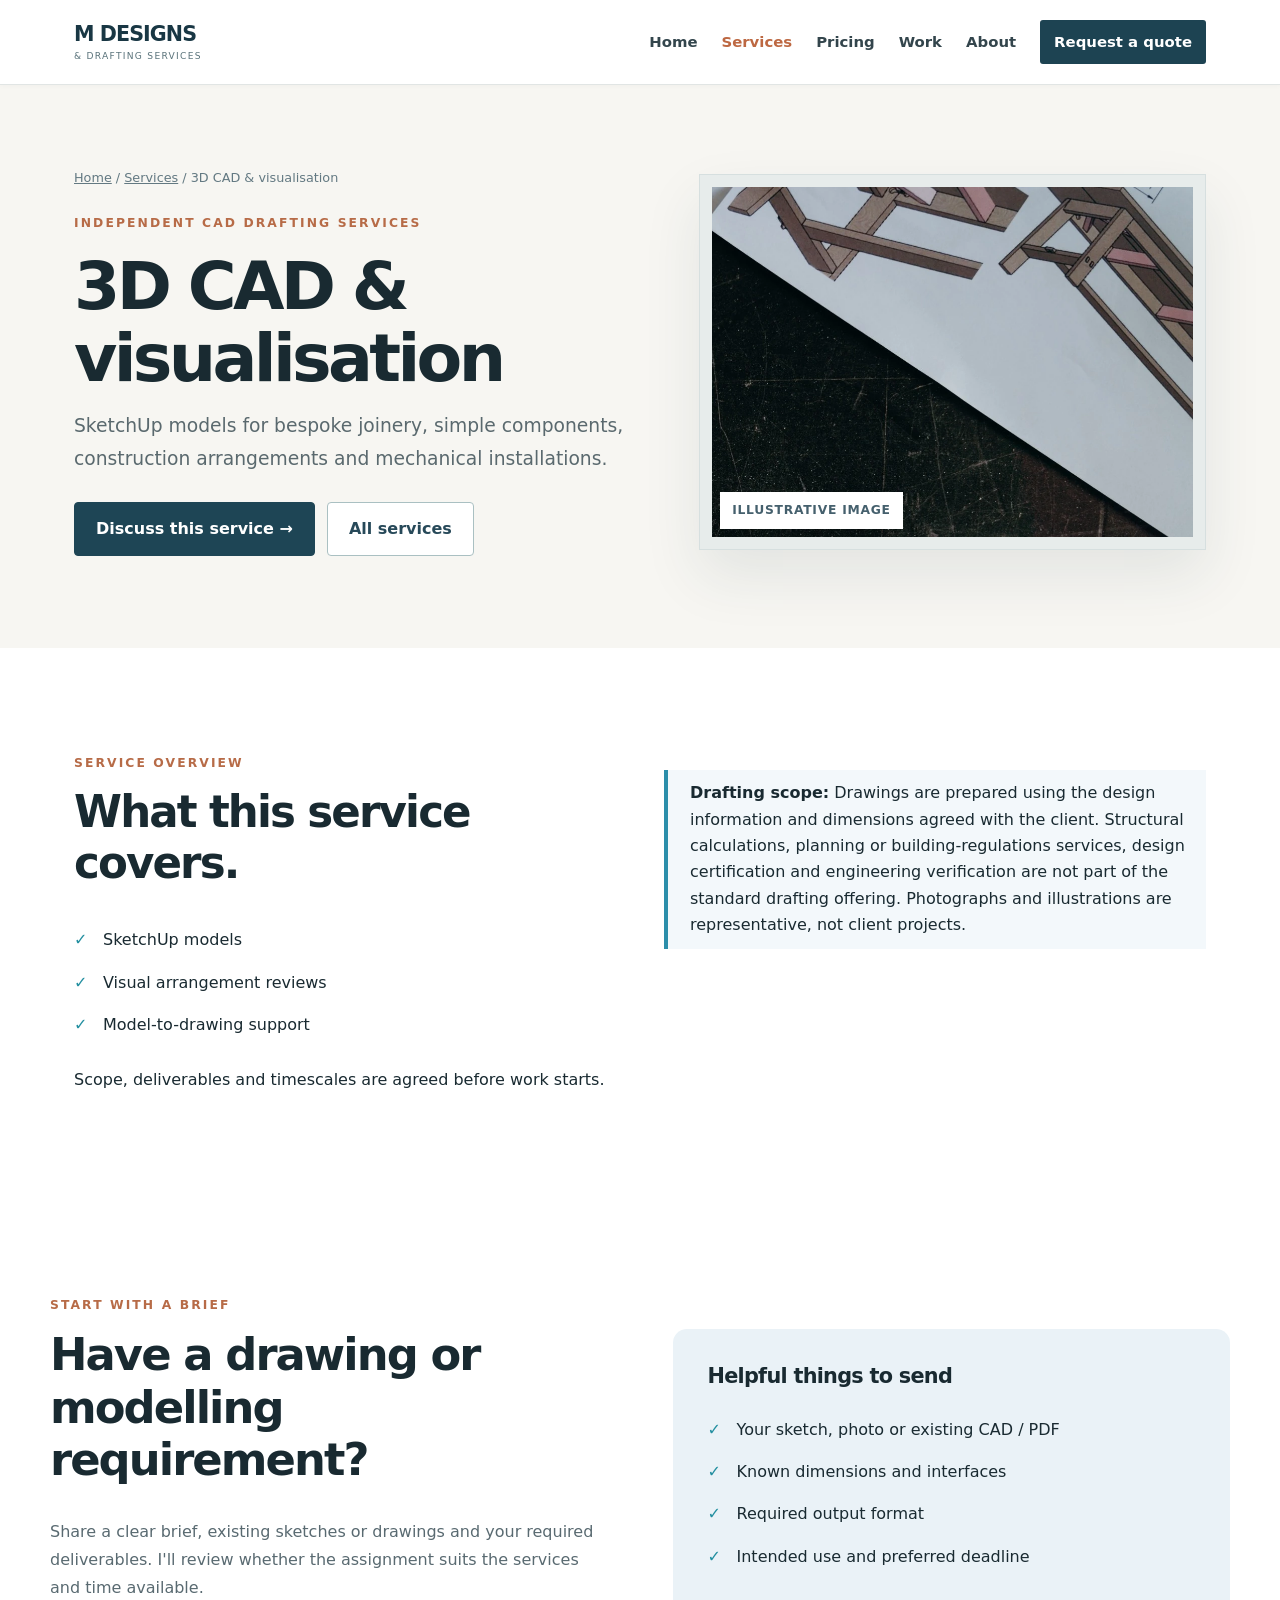
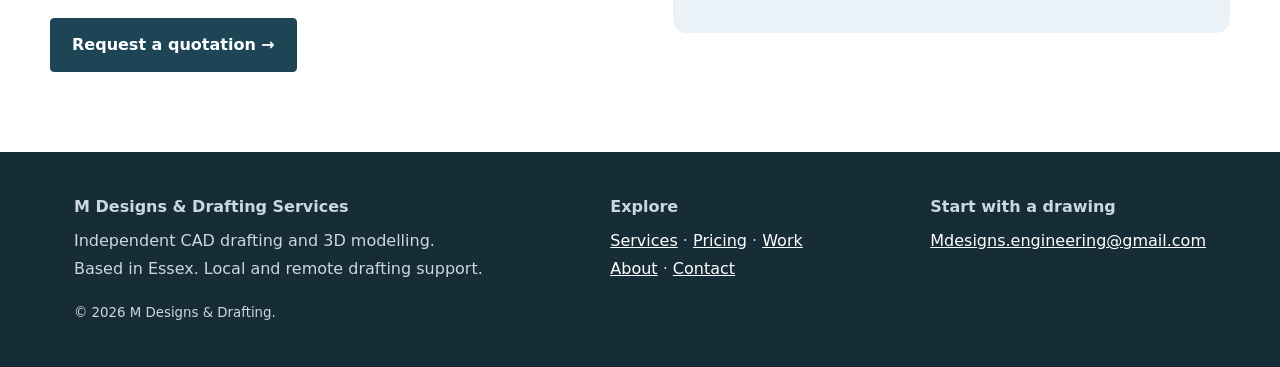
==== 3d-cad-visualisation.html @ 4d028281 "Add files via upload" ====
<!doctype html>
<html lang="en-GB">
  <head>
    <meta charset="utf-8"/>
    <meta content="width=device-width, initial-scale=1" name="viewport"/>
    <meta content="#101f31" name="theme-color"/>
    <meta content="noindex, nofollow" name="robots"/>
    <title>3D CAD &amp; visualisation | M Designs &amp; Drafting</title>
    <meta content="SketchUp models for bespoke joinery, simple components, construction arrangements and mechanical installations." name="description"/>
    <link href="https://m-designs.uk/3d-cad-visualisation.html" rel="canonical"/>
    <link href="styles.css" rel="stylesheet"/>
    <meta content="website" property="og:type"/>
    <meta content="3D CAD &amp; visualisation" property="og:title"/>
    <meta content="SketchUp models for bespoke joinery, simple components, construction arrangements and mechanical installations." property="og:description"/>
    <meta content="https://m-designs.uk/3d-cad-visualisation.html" property="og:url"/>
    <script defer="" src="script.js"></script>
  </head>
  <body>
    <a class="skip-link" href="#main">Skip to content</a>
    <!-- Shared site header: keep navigation consistent across all HTML pages. -->
    <header class="top">
      <div class="container">
        <a class="brand" href="index.html">M DESIGNS <span>&amp; Drafting Services</span></a>
        <button aria-controls="primary-navigation" aria-expanded="false" aria-label="Toggle navigation" class="menu" type="button">Menu ☰</button>
        <nav aria-label="Main navigation" class="nav" id="primary-navigation">
          <a class="" href="index.html">Home</a>
          <a class="active" href="services.html">Services</a>
          <a class="" href="pricing.html">Pricing</a>
          <a class="" href="work.html">Work</a>
          <a class="" href="about.html">About</a>
          <a class="navcta" href="contact.html">Request a quote</a>
        </nav>
      </div>
    </header>
    <main id="main" tabindex="-1">
      <section class="reference-hero">
        <div class="container reference-layout">
          <div>
            <div class="breadcrumb">
              <a href="index.html">Home</a> / <a href="services.html">Services</a> / 3D CAD & visualisation
            </div>
            <p class="eyebrow">Independent CAD drafting services</p>
            <h1>3D CAD &amp; visualisation</h1>
            <p class="intro">SketchUp models for bespoke joinery, simple components, construction arrangements and mechanical installations.</p>
            <div class="actions">
              <a class="btn" href="contact.html">Discuss this service →</a>
              <a class="btn ghost" href="services.html">All services</a>
            </div>
          </div>
          <div class="hero-picture">
            <img alt="Printed three-dimensional CAD views of a timber frame" height="697" src="assets/3d-modelling.webp" width="958"/>
            <span class="picture-label">ILLUSTRATIVE IMAGE</span>
          </div>
        </div>
      </section>
      <section class="section">
        <div class="container grid2">
          <div>
            <p class="eyebrow">Service overview</p>
            <h2>What this service covers.</h2>
            <ul class="ticks">
              <li>SketchUp models</li>
              <li>Visual arrangement reviews</li>
              <li>Model-to-drawing support</li>
            </ul>
            <p>Scope, deliverables and timescales are agreed before work starts.</p>
          </div>
          <div>
            <div class="scope">
              <strong>Drafting scope:</strong> Drawings are prepared using the design information and dimensions agreed with the client. Structural calculations, planning or building-regulations services, design certification and engineering verification are not part of the standard drafting offering. Photographs and illustrations are representative, not client projects.
            </div>
          </div>
        </div>
      </section>
      <section class="container brief-panel">
        <div>
          <p class="eyebrow">Start with a brief</p>
          <h2>Have a drawing or modelling requirement?</h2>
          <p class="muted">Share a clear brief, existing sketches or drawings and your required deliverables. I'll review whether the assignment suits the services and time available.</p>
          <a class="btn" href="contact.html">Request a quotation →</a>
        </div>
        <div class="band">
          <h3>Helpful things to send</h3>
          <ul class="ticks">
            <li>Your sketch, photo or existing CAD / PDF</li>
            <li>Known dimensions and interfaces</li>
            <li>Required output format</li>
            <li>Intended use and preferred deadline</li>
          </ul>
        </div>
      </section>
    </main>
    <!-- Shared site footer: keep contact details consistent across all HTML pages. -->
    <footer class="footer">
      <div class="container footer-inner">
        <div>
          <strong>M Designs &amp; Drafting Services</strong>
          <p>Independent CAD drafting and 3D modelling.<br/>Based in Essex. Local and remote drafting support.</p>
          <small>© <span id="year">2026</span> M Designs &amp; Drafting.</small>
        </div>
        <div>
          <strong>Explore</strong>
          <p><a href="services.html">Services</a> · <a href="pricing.html">Pricing</a> · <a href="work.html">Work</a><br/><a href="about.html">About</a> · <a href="contact.html">Contact</a></p>
        </div>
        <div>
          <strong>Start with a drawing</strong>
          <p><a href="mailto:Mdesigns.engineering@gmail.com">Mdesigns.engineering@gmail.com</a></p>
        </div>
      </div>
    </footer>
  </body>
</html>
---- styles.css ----
/* M Designs | Global theme, base layout and components. Edit theme variables here. */

:root {
  --bg: #f5f4f1;
  --white: #fff;
  --ink: #192a31;
  --muted: #596a71;
  --navy: #17303d;
  --blue: #255d71;
  --accent: #c47550;
  --line: #e3e6e5;
  --max: 1180px;
}

* {
  box-sizing: border-box;
}

html {
  scroll-behavior: smooth;
}

body {
  margin: 0;
  color: var(--ink);
  font: 16px/1.65 system-ui,-apple-system,'Segoe UI',sans-serif;
  background: var(--white);
}

a {
  color: inherit;
}

a:focus-visible,button:focus-visible {
  outline: 3px solid var(--accent);
  outline-offset: 3px;
}

.container {
  max-width: var(--max);
  margin: auto;
  padding: 0 24px;
}

.eyebrow {
  text-transform: uppercase;
  letter-spacing: .16em;
  font-weight: 800;
  color: #237baa;
  font-size: .76rem;
}

h1,h2,h3 {
  line-height: 1.17;
  letter-spacing: -.035em;
  margin: 0 0 .7em;
}

h1 {
  font-size: clamp(2.45rem,5.8vw,5.1rem);
  max-width: 830px;
}

h2 {
  font-size: clamp(2rem,3.4vw,3rem);
}

h3 {
  font-size: 1.3rem;
}

p {
  margin: .4em 0 1em;
}

.lead {
  font-size: 1.18rem;
  max-width: 660px;
  color: #d2e1ef;
}

.muted {
  color: var(--muted);
}

.btn {
  display: inline-flex;
  align-items: center;
  gap: .55rem;
  border-radius: 7px;
  background: var(--blue);
  color: white;
  text-decoration: none;
  padding: 12px 20px;
  font-weight: 750;
  border: 1px solid var(--blue);
}

.btn:hover {
  background: #185a8b;
}

.btn.ghost {
  background: transparent;
  border-color: #7a95b2;
}

.btn.ghost:hover {
  background: #203a55;
}

.btn.light {
  color: var(--ink);
  background: white;
  border-color: white;
}

.actions {
  display: flex;
  gap: 12px;
  flex-wrap: wrap;
  margin-top: 26px;
}

.top {
  background: var(--navy);
  position: sticky;
  top: 0;
  z-index: 5;
  border-bottom: 1px solid #29435d;
}

.top .container {
  min-height: 76px;
  display: flex;
  justify-content: space-between;
  align-items: center;
  gap: 20px;
}

.brand {
  font-weight: 850;
  letter-spacing: -.03em;
  text-decoration: none;
  color: #fff;
  font-size: 1.15rem;
  line-height: 1.1;
}

.brand span {
  display: block;
  font-weight: 450;
  letter-spacing: .16em;
  text-transform: uppercase;
  font-size: .57rem;
  color: #b5c6d7;
  margin-top: 5px;
}

.nav {
  display: flex;
  gap: 24px;
  align-items: center;
}

.nav a {
  text-decoration: none;
  color: #dce8f4;
  font-size: .93rem;
  font-weight: 600;
}

.nav a.active,.nav a:hover {
  color: #7ed4e5;
}

.nav .navcta {
  color: #fff;
  background: #236b9b;
  padding: 10px 14px;
  border-radius: 6px;
}

.menu {
  display: none;
  color: white;
  background: none;
  border: 1px solid #8194a7;
  border-radius: 4px;
  padding: 8px 11px;
}

.hero {
  background: radial-gradient(circle at 90% 8%,#285277 0,transparent 35%),linear-gradient(125deg,#101f31,#182f49);
  color: #fff;
  padding: 100px 0 86px;
  overflow: hidden;
}

.hero-inner {
  display: grid;
  grid-template-columns: 1.2fr .8fr;
  align-items: center;
  gap: 55px;
}

.hero .eyebrow {
  color: #8ce1e8;
}

.hero-visual {
  border: 1px solid #50718b;
  background: #203850;
  border-radius: 16px;
  padding: 22px;
  box-shadow: 0 20px 55px #030b1566;
}

.hero-visual svg {
  width: 100%;
  display: block;
}

.hero-visual p {
  font-size: .78rem;
  color: #bdd1e2;
  margin: 10px 0 0;
}

.trust {
  border-bottom: 1px solid var(--line);
  background: #f8fafc;
}

.trust .container {
  display: flex;
  gap: 32px;
  flex-wrap: wrap;
  padding-top: 22px;
  padding-bottom: 22px;
  color: #506276;
  font-size: .89rem;
  font-weight: 700;
}

.section {
  padding: 88px 0;
}

.section.alt {
  background: var(--bg);
}

.section.navy {
  background: var(--navy);
  color: #fff;
}

.section-head {
  max-width: 750px;
  margin-bottom: 32px;
}

.cards {
  display: grid;
  grid-template-columns: repeat(3,1fr);
  gap: 18px;
}

.card {
  background: white;
  border: 1px solid var(--line);
  padding: 28px;
  border-radius: 12px;
  box-shadow: 0 12px 35px #11253d08;
}

.card h3 {
  margin: 12px 0;
}

.card p {
  color: var(--muted);
}

.card .number {
  color: var(--blue);
  font-weight: 900;
  font-size: .9rem;
  letter-spacing: .07em;
}

.card a.more {
  color: #116b9f;
  font-weight: 750;
  text-decoration: none;
}

.card a.more:hover {
  text-decoration: underline;
}

.grid2 {
  display: grid;
  grid-template-columns: 1fr 1fr;
  gap: 48px;
  align-items: start;
}

.ticks {
  list-style: none;
  margin: 20px 0;
  padding: 0;
}

.ticks li {
  padding: 8px 0 8px 29px;
  position: relative;
}

.ticks li:before {
  content: '✓';
  font-weight: 900;
  color: #238fa0;
  position: absolute;
  left: 0;
}

.steps {
  counter-reset: step;
  display: grid;
  grid-template-columns: repeat(4,1fr);
  gap: 18px;
}

.step {
  border-top: 3px solid #2a8fb5;
  padding-top: 19px;
}

.step:before {
  counter-increment: step;
  content: '0' counter(step);
  display: block;
  font-weight: 900;
  color: #2082ad;
  letter-spacing: .04em;
  margin-bottom: 12px;
}

.price {
  font-weight: 850;
  font-size: 2rem;
  color: #102f4f;
}

.note {
  font-size: .88rem;
  color: #65758a;
}

.band {
  background: #eaf2f7;
  padding: 35px;
  border-radius: 14px;
}

.cta {
  background: #12314c;
  color: white;
  padding: 65px 0;
}

.cta p {
  color: #cadce9;
}

.footer {
  background: #0b1725;
  color: #cbd7e3;
  padding: 42px 0;
}

.footer a {
  color: #fff;
}

.footer-inner {
  display: flex;
  justify-content: space-between;
  gap: 25px;
  flex-wrap: wrap;
}

.subhero {
  background: linear-gradient(110deg,#112236,#1e4567);
  padding: 80px 0;
  color: white;
}

.subhero h1 {
  font-size: clamp(2.3rem,5vw,4rem);
}

.subhero p {
  color: #d4e1ef;
  max-width: 710px;
  font-size: 1.12rem;
}

.breadcrumb {
  font-size: .8rem;
  color: #acc9de;
  margin-bottom: 25px;
}

.breadcrumb a {
  color: inherit;
}

.pill {
  display: inline-block;
  background: #e4f2f4;
  color: #16657d;
  border-radius: 50px;
  padding: 5px 12px;
  font-weight: 750;
  font-size: .79rem;
}

.mini {
  font-size: .86rem;
  color: #718095;
}

details {
  background: white;
  border: 1px solid var(--line);
  border-radius: 9px;
  margin: 10px 0;
  padding: 19px 22px;
}

summary {
  font-weight: 750;
  cursor: pointer;
}

details p {
  color: var(--muted);
}

.contactbox {
  padding: 34px;
  background: #f3f8fb;
  border: 1px solid #d5e2ec;
  border-radius: 12px;
}

.email {
  font-weight: 850;
  color: #176a9b;
  overflow-wrap: anywhere;
}

.mock-drawing {
  width: 100%;
  background: #eef5fa;
  border: 1px solid #dce7ee;
  border-radius: 12px;
  display: block;
}

.label {
  font-size: .8rem;
  font-weight: 800;
  color: #237baa;
  text-transform: uppercase;
  letter-spacing: .11em;
}

.legal {
  font-size: .86rem;
  color: #66758a;
}

.scope {
  border-left: 4px solid #2c8eaa;
  padding: 10px 0 10px 22px;
  background: #f3f8fb;
  margin-top: 22px;
}

.portfolio {
  display: grid;
  grid-template-columns: repeat(2,1fr);
  gap: 22px;
}

.portfolio .card {
  padding: 0;
  overflow: hidden;
}

.portfolio .copy {
  padding: 22px;
}

.portfolio .drawing-preview {
  padding: 20px;
  background: #e9f2f8;
}

.portfolio .drawing-preview svg {
  display: block;
  width: 100%;
}

@media(max-width:900px) {

  .hero-inner,.grid2 {
    grid-template-columns: 1fr;
  }

  .hero-visual {
    max-width: 530px;
  }

  .cards,.steps {
    grid-template-columns: repeat(2,1fr);
  }
}

@media(max-width:650px) {

  .container {
    padding: 0 18px;
  }

  .top .container {
    min-height: 65px;
  }

  .menu {
    display: block;
  }

  .nav {
    display: none;
    position: absolute;
    left: 0;
    right: 0;
    top: 65px;
    flex-direction: column;
    align-items: stretch;
    background: #122b44;
    padding: 20px;
    gap: 14px;
  }

  .nav.open {
    display: flex;
  }

  .nav a {
    padding: 7px;
  }

  .hero {
    padding: 64px 0;
  }

  .section {
    padding: 58px 0;
  }

  .cards,.steps,.portfolio {
    grid-template-columns: 1fr;
  }

  .trust .container {
    gap: 12px;
  }

  .band {
    padding: 22px;
  }
}

/* Editorial theme refinements. Kept in cascade order to preserve the approved design. */

body {
  font-family: Inter,ui-sans-serif,system-ui,-apple-system,"Segoe UI",sans-serif;
  background: #fff;
  color: var(--ink);
}

.top {
  background: #fff;
  border-bottom: 1px solid #e1e5e4;
  box-shadow: 0 1px 5px #12253008;
}

.top .container {
  min-height: 84px;
}

.brand {
  font-size: 1.29rem;
  color: #193744;
  letter-spacing: -.045em;
}

.brand span {
  color: #59727a;
  letter-spacing: .14em;
}

.nav a {
  color: #33454c;
}

.nav a.active,.nav a:hover {
  color: #bd6842;
}

.nav .navcta {
  background: #1d4352;
  color: #fff;
  border-radius: 3px;
}

.eyebrow {
  color: #b76b47;
  font-size: .77rem;
  letter-spacing: .17em;
}

h1 {
  letter-spacing: -.055em;
  line-height: 1.08;
}

h2 {
  letter-spacing: -.043em;
}

p {
  line-height: 1.75;
}

.hero {
  background: #f7f6f2;
  color: var(--ink);
  padding: 100px 0 105px;
}

.hero h1 {
  font-size: clamp(3.0rem,5.7vw,5.4rem);
  max-width: 850px;
}

.hero .eyebrow {
  color: #ad653f;
}

.hero .lead {
  color: #52636a;
  font-size: 1.15rem;
}

.hero-inner {
  grid-template-columns: 1.02fr .98fr;
  gap: 60px;
}

.hero-visual {
  border: 1px solid #e0e4e3;
  background: #fff;
  padding: 14px;
  border-radius: 4px;
  box-shadow: 0 26px 60px #18394515;
}

.hero-visual p {
  color: #627780;
}

.btn {
  border-radius: 4px;
  background: #1e4555;
  border-color: #1e4555;
  box-shadow: none;
  padding: 13px 21px;
}

.btn.ghost {
  border: 1px solid #aac0c2;
  color: #274959;
  background: #fff;
}

.btn.ghost:hover {
  background: #e6edef;
}

.trust {
  background: #f0f1ef;
}

.trust .container {
  justify-content: space-between;
}

.section {
  padding: 100px 0;
}

.section.alt {
  background: #f6f6f3;
}

.section-head {
  max-width: 850px;
  margin-bottom: 42px;
}

.card {
  border-radius: 5px;
  box-shadow: none;
}

.card:hover {
  box-shadow: 0 14px 32px #1b37400f;
}

.subhero {
  background: #f5f4f1;
  color: var(--ink);
  padding: 84px 0 90px;
}

.subhero p {
  color: #53666d;
}

.subhero h1 {
  font-size: clamp(3rem,6vw,5rem);
  max-width: 900px;
}

.breadcrumb {
  color: #637982;
}

.cta {
  background: #1b3a48;
}

.footer {
  background: #162d38;
}

/* Image-led services page */

.reference-hero {
  background: #f7f6f2;
  padding: 82px 0 92px;
}

.reference-layout {
  display: grid;
  grid-template-columns: 1.05fr .95fr;
  gap: 65px;
  align-items: center;
}

.reference-hero h1 {
  font-size: clamp(3.1rem,5.2vw,5.1rem);
  max-width: 720px;
  margin: .24em 0;
}

.reference-hero .intro {
  font-size: 1.17rem;
  color: #5a696e;
  max-width: 640px;
}

.reference-hero .hero-picture {
  background: #e7eceb;
  border: 1px solid #d6dfdf;
  box-shadow: 0 26px 55px #243c4618;
  padding: 12px;
  position: relative;
}

.reference-hero .hero-picture img {
  display: block;
  width: 100%;
}

.reference-hero .picture-label {
  position: absolute;
  bottom: 20px;
  left: 20px;
  background: #fff;
  padding: 8px 12px;
  color: #45606d;
  font-size: .77rem;
  font-weight: 700;
  letter-spacing: .06em;
}

.service-section {
  padding: 94px 0;
}

.service-head {
  max-width: 750px;
  margin-bottom: 38px;
}

.service-head h2 {
  font-size: clamp(2.2rem,4vw,3.5rem);
  margin: .2em 0;
}

.service-gallery {
  display: grid;
  grid-template-columns: repeat(3,1fr);
  gap: 28px;
}

.service-tile {
  border: 1px solid #e2e5e5;
  background: #fff;
  overflow: hidden;
  display: flex;
  flex-direction: column;
}

.service-tile img {
  width: 100%;
  display: block;
  aspect-ratio: 440/320;
  object-fit: cover;
  background: #eff3f3;
}

.service-tile .tile-copy {
  padding: 25px 25px 29px;
  display: flex;
  flex-direction: column;
  flex: 1;
}

.service-tile .tile-copy h3 {
  font-size: 1.36rem;
  letter-spacing: -.025em;
  margin: 0 0 9px;
}

.service-tile .tile-copy p {
  font-size: .94rem;
  color: #56686f;
  margin: 0 0 15px;
}

.service-tile ul {
  padding: 0;
  margin: 0 0 22px;
  list-style: none;
  color: #41545d;
  font-size: .86rem;
}

.service-tile li {
  padding: 4px 0 4px 16px;
  position: relative;
}

.service-tile li:before {
  content: '•';
  position: absolute;
  left: 0;
  color: #b36947;
}

.service-tile a {
  margin-top: auto;
  color: #a45431;
  font-weight: 800;
  font-size: .92rem;
  text-decoration: none;
}

.service-tile a:hover {
  text-decoration: underline;
}

.steps-area {
  background: #f5f4f1;
  padding: 88px 0;
}

.steps-area .steps {
  margin-top: 38px;
}

.steps-area .step {
  border-color: #b96b47;
}

.brief-panel {
  display: grid;
  grid-template-columns: 1fr 1fr;
  gap: 65px;
  align-items: center;
  padding: 80px 0;
}

.brief-panel h2 {
  font-size: clamp(2.1rem,3.5vw,3.5rem);
}

@media(max-width:900px) {

  .reference-layout {
    grid-template-columns: 1fr;
  }

  .reference-hero .hero-picture {
    max-width: 650px;
  }

  .service-gallery {
    grid-template-columns: repeat(2,1fr);
  }

  .hero-inner {
    grid-template-columns: 1fr;
  }
}

@media(max-width:650px) {

  .top .container {
    min-height: 66px;
  }

  .menu {
    color: #163543;
    border-color: #abbec0;
  }

  .nav {
    background: #fff;
    border-bottom: 1px solid #ddd;
  }

  .nav a {
    color: #203e4b;
  }

  .hero,.reference-hero {
    padding: 55px 0;
  }

  .reference-layout {
    gap: 30px;
  }

  .service-section {
    padding: 58px 0;
  }

  .service-gallery {
    grid-template-columns: 1fr;
  }

  .brief-panel {
    grid-template-columns: 1fr;
    gap: 20px;
  }

  .section {
    padding: 64px 0;
  }
}

/* Preserve the existing hero frame for photographic imagery. */

.hero-visual img {
  display: block;
  width: 100%;
  height: auto;
}

.reference-hero .hero-picture img {
  height: auto;
}

/* Accessibility and responsive image refinements */

.skip-link {
  position: fixed;
  top: -100px;
  left: 20px;
  background: white;
  color: #192a31;
  z-index: 10;
  padding: 8px 12px;
}

.skip-link:focus {
  top: 12px;
}

#main {
  scroll-margin-top: 90px;
}

.service-tile img {
  height: auto;
}

@media (max-width: 650px) {

  .nav {
    top: 100%;
    max-height: calc(100dvh - 66px);
    overflow-y: auto;
  }
}

@media (prefers-reduced-motion: reduce) {

  html {
    scroll-behavior: auto;
  }
}
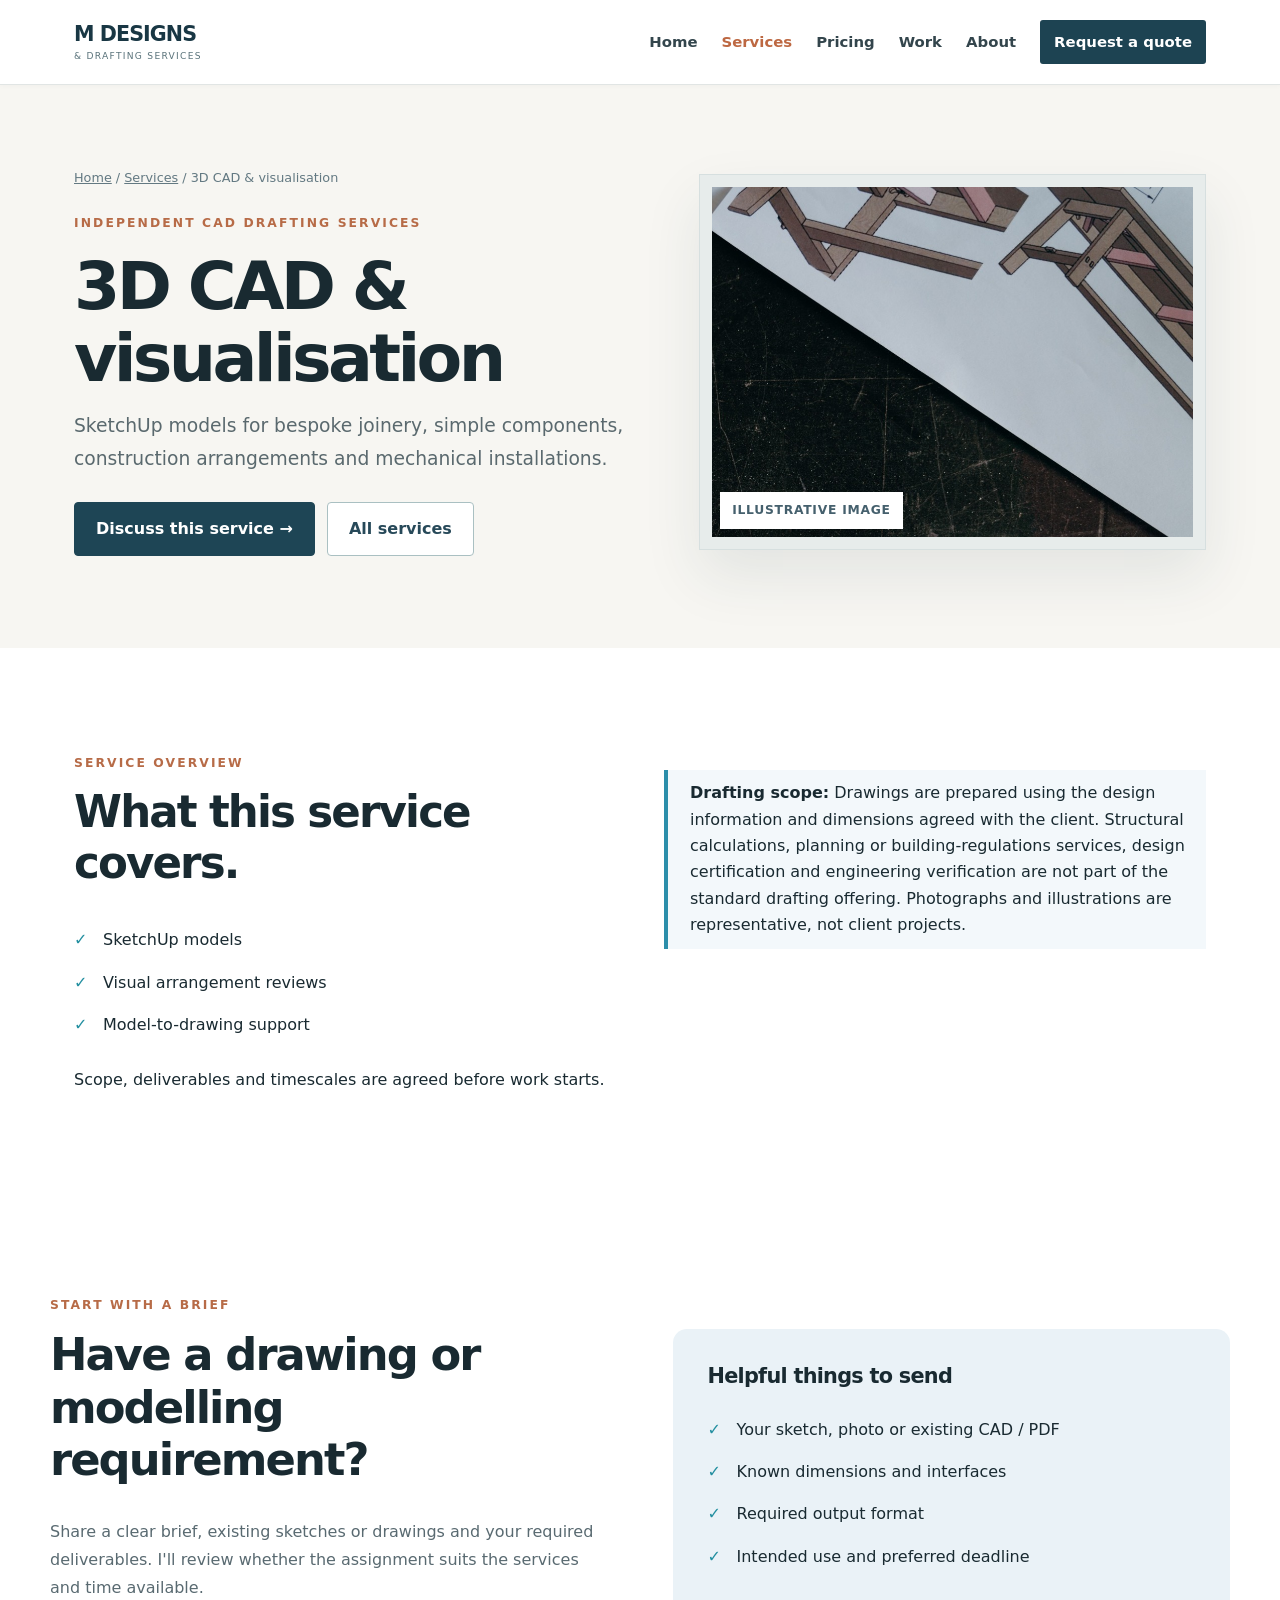
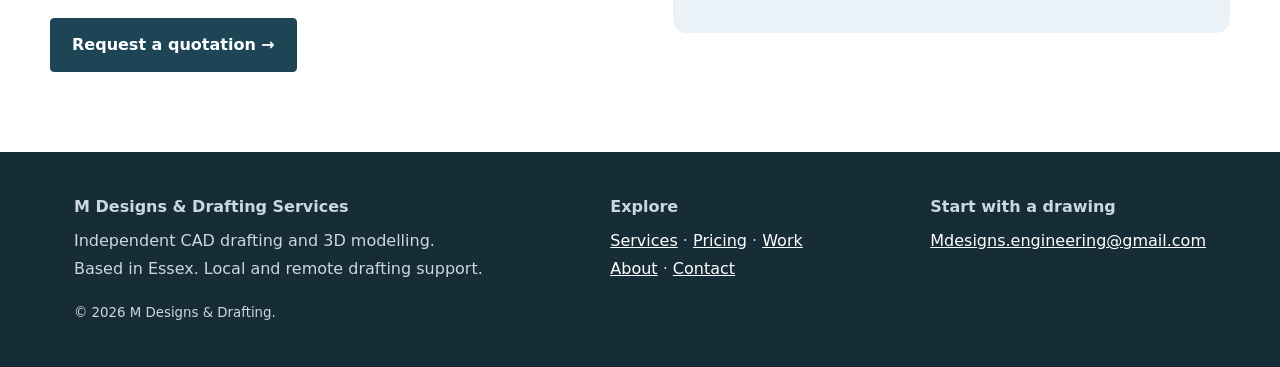
==== commit 723d921b: "Add files via upload" ====
--- a/3d-cad-visualisation.html
+++ b/3d-cad-visualisation.html
@@ -1,112 +1,21 @@
-<!doctype html>
-<html lang="en-GB">
-  <head>
-    <meta charset="utf-8"/>
-    <meta content="width=device-width, initial-scale=1" name="viewport"/>
-    <meta content="#101f31" name="theme-color"/>
-    <meta content="noindex, nofollow" name="robots"/>
-    <title>3D CAD &amp; visualisation | M Designs &amp; Drafting</title>
-    <meta content="SketchUp models for bespoke joinery, simple components, construction arrangements and mechanical installations." name="description"/>
-    <link href="https://m-designs.uk/3d-cad-visualisation.html" rel="canonical"/>
-    <link href="styles.css" rel="stylesheet"/>
-    <meta content="website" property="og:type"/>
-    <meta content="3D CAD &amp; visualisation" property="og:title"/>
-    <meta content="SketchUp models for bespoke joinery, simple components, construction arrangements and mechanical installations." property="og:description"/>
-    <meta content="https://m-designs.uk/3d-cad-visualisation.html" property="og:url"/>
-    <script defer="" src="script.js"></script>
-  </head>
-  <body>
-    <a class="skip-link" href="#main">Skip to content</a>
-    <!-- Shared site header: keep navigation consistent across all HTML pages. -->
-    <header class="top">
-      <div class="container">
-        <a class="brand" href="index.html">M DESIGNS <span>&amp; Drafting Services</span></a>
-        <button aria-controls="primary-navigation" aria-expanded="false" aria-label="Toggle navigation" class="menu" type="button">Menu ☰</button>
-        <nav aria-label="Main navigation" class="nav" id="primary-navigation">
-          <a class="" href="index.html">Home</a>
-          <a class="active" href="services.html">Services</a>
-          <a class="" href="pricing.html">Pricing</a>
-          <a class="" href="work.html">Work</a>
-          <a class="" href="about.html">About</a>
-          <a class="navcta" href="contact.html">Request a quote</a>
-        </nav>
-      </div>
-    </header>
-    <main id="main" tabindex="-1">
-      <section class="reference-hero">
-        <div class="container reference-layout">
-          <div>
-            <div class="breadcrumb">
-              <a href="index.html">Home</a> / <a href="services.html">Services</a> / 3D CAD & visualisation
-            </div>
-            <p class="eyebrow">Independent CAD drafting services</p>
-            <h1>3D CAD &amp; visualisation</h1>
-            <p class="intro">SketchUp models for bespoke joinery, simple components, construction arrangements and mechanical installations.</p>
-            <div class="actions">
-              <a class="btn" href="contact.html">Discuss this service →</a>
-              <a class="btn ghost" href="services.html">All services</a>
-            </div>
-          </div>
-          <div class="hero-picture">
-            <img alt="Printed three-dimensional CAD views of a timber frame" height="697" src="assets/3d-modelling.webp" width="958"/>
-            <span class="picture-label">ILLUSTRATIVE IMAGE</span>
-          </div>
-        </div>
-      </section>
-      <section class="section">
-        <div class="container grid2">
-          <div>
-            <p class="eyebrow">Service overview</p>
-            <h2>What this service covers.</h2>
-            <ul class="ticks">
-              <li>SketchUp models</li>
-              <li>Visual arrangement reviews</li>
-              <li>Model-to-drawing support</li>
-            </ul>
-            <p>Scope, deliverables and timescales are agreed before work starts.</p>
-          </div>
-          <div>
-            <div class="scope">
-              <strong>Drafting scope:</strong> Drawings are prepared using the design information and dimensions agreed with the client. Structural calculations, planning or building-regulations services, design certification and engineering verification are not part of the standard drafting offering. Photographs and illustrations are representative, not client projects.
-            </div>
-          </div>
-        </div>
-      </section>
-      <section class="container brief-panel">
-        <div>
-          <p class="eyebrow">Start with a brief</p>
-          <h2>Have a drawing or modelling requirement?</h2>
-          <p class="muted">Share a clear brief, existing sketches or drawings and your required deliverables. I'll review whether the assignment suits the services and time available.</p>
-          <a class="btn" href="contact.html">Request a quotation →</a>
-        </div>
-        <div class="band">
-          <h3>Helpful things to send</h3>
-          <ul class="ticks">
-            <li>Your sketch, photo or existing CAD / PDF</li>
-            <li>Known dimensions and interfaces</li>
-            <li>Required output format</li>
-            <li>Intended use and preferred deadline</li>
-          </ul>
-        </div>
-      </section>
-    </main>
-    <!-- Shared site footer: keep contact details consistent across all HTML pages. -->
-    <footer class="footer">
-      <div class="container footer-inner">
-        <div>
-          <strong>M Designs &amp; Drafting Services</strong>
-          <p>Independent CAD drafting and 3D modelling.<br/>Based in Essex. Local and remote drafting support.</p>
-          <small>© <span id="year">2026</span> M Designs &amp; Drafting.</small>
-        </div>
-        <div>
-          <strong>Explore</strong>
-          <p><a href="services.html">Services</a> · <a href="pricing.html">Pricing</a> · <a href="work.html">Work</a><br/><a href="about.html">About</a> · <a href="contact.html">Contact</a></p>
-        </div>
-        <div>
-          <strong>Start with a drawing</strong>
-          <p><a href="mailto:Mdesigns.engineering@gmail.com">Mdesigns.engineering@gmail.com</a></p>
-        </div>
-      </div>
-    </footer>
-  </body>
-</html>
+<!doctype html><html lang="en-GB"><head><meta charset="utf-8"><meta name="viewport" content="width=device-width, initial-scale=1"><meta name="theme-color" content="#101f31"><title>3D CAD &amp; visualisation | M Designs &amp; Drafting</title><meta name="description" content="SketchUp models for bespoke joinery, simple components, construction arrangements and mechanical installations."><link rel="canonical" href="https://m-designs.uk/3d-cad-visualisation.html"><link rel="stylesheet" href="styles.css"><meta property="og:type" content="website"><meta property="og:title" content="3D CAD &amp; visualisation"><meta property="og:description" content="SketchUp models for bespoke joinery, simple components, construction arrangements and mechanical installations."><meta property="og:url" content="https://m-designs.uk/3d-cad-visualisation.html"><script defer src="script.js"></script></head><body><a href="#main" style="position:absolute;top:-70px;left:20px;background:white;color:black;z-index:10" onfocus="this.style.top='12px'" onblur="this.style.top='-70px'">Skip to content</a>
+<header class="top"><div class="container"><a href="index.html" class="brand">M DESIGNS <span>& Drafting Services</span></a><button type="button" class="menu" aria-expanded="false" aria-label="Toggle navigation">Menu ☰</button><nav class="nav" aria-label="Main navigation"><a href="index.html" class="">Home</a><a href="services.html" class="active">Services</a><a href="pricing.html" class="">Pricing</a><a href="work.html" class="">Work</a><a href="about.html" class="">About</a><a class="navcta " href="contact.html">Request a quote</a></nav></div></header>
+<main id="main">
+<section class="reference-hero">
+  <div class="container reference-layout">
+    <div>
+      <div class="breadcrumb"><a href="index.html">Home</a> / <a href="services.html">Services</a> / 3D CAD &amp; visualisation</div>
+      <p class="eyebrow">Independent CAD drafting services</p>
+      <h1>3D CAD &amp; visualisation</h1>
+      <p class="intro">SketchUp models for bespoke joinery, simple components, construction arrangements and mechanical installations.</p>
+      <div class="actions"><a class="btn" href="contact.html">Discuss this service →</a><a class="btn ghost" href="services.html">All services</a></div>
+    </div>
+    <div class="hero-picture"><img src="assets/3d-modelling.jpg" alt="Printed three-dimensional CAD views of a timber frame"><span class="picture-label">ILLUSTRATIVE IMAGE</span></div>
+  </div>
+</section>
+<section class="section"><div class="container grid2"><div><p class="eyebrow">Service overview</p><h2>What this service covers.</h2><ul class="ticks"><li>SketchUp models</li><li>Visual arrangement reviews</li><li>Model-to-drawing support</li></ul><p>Scope, deliverables and timescales are agreed before work starts.</p></div><div><div class="scope"><strong>Drafting scope:</strong> Drawings are prepared using the design information and dimensions agreed with the client. Structural calculations, planning or building-regulations services, design certification and engineering verification are not part of the standard drafting offering. Photographs and illustrations are representative, not client projects.</div></div></div></section>
+<section class="container brief-panel"><div><p class="eyebrow">Start with a brief</p><h2>Have a drawing or modelling requirement?</h2><p class="muted">Share a clear brief, existing sketches or drawings and your required deliverables. I'll review whether the assignment suits the services and time available.</p><a class="btn" href="contact.html">Request a quotation →</a></div><div class="band"><h3>Helpful things to send</h3><ul class="ticks"><li>Your sketch, photo or existing CAD / PDF</li><li>Known dimensions and interfaces</li><li>Required output format</li><li>Intended use and preferred deadline</li></ul></div></section>
+</main>
+<footer class="footer"><div class="container footer-inner"><div><strong>M Designs & Drafting Services</strong><p>Independent CAD drafting and 3D modelling.<br>Based in Essex. Local and remote drafting support.</p><small>© <span id="year">2026</span> M Designs & Drafting.</small></div><div><strong>Explore</strong><p><a href="services.html">Services</a> · <a href="pricing.html">Pricing</a> · <a href="work.html">Work</a><br><a href="about.html">About</a> · <a href="contact.html">Contact</a></p></div><div><strong>Start with a drawing</strong><p><a href="mailto:Mdesigns.engineering@gmail.com">Mdesigns.engineering@gmail.com</a></p></div></div></footer>
+</body>
+</html>
--- a/styles.css
+++ b/styles.css
@@ -1,1042 +1,50 @@
-/* M Designs | Global theme, base layout and components. Edit theme variables here. */
 
-:root {
-  --bg: #f5f4f1;
-  --white: #fff;
-  --ink: #192a31;
-  --muted: #596a71;
-  --navy: #17303d;
-  --blue: #255d71;
-  --accent: #c47550;
-  --line: #e3e6e5;
-  --max: 1180px;
-}
+:root{--bg:#f5f7fa;--white:#fff;--ink:#182638;--muted:#526276;--navy:#101f31;--blue:#2972a5;--accent:#6ac7cc;--line:#dfe6ed;--max:1160px}*{box-sizing:border-box}html{scroll-behavior:smooth}body{margin:0;color:var(--ink);font:16px/1.65 system-ui,-apple-system,'Segoe UI',sans-serif;background:var(--white)}a{color:inherit}a:focus-visible,button:focus-visible{outline:3px solid var(--accent);outline-offset:3px}.container{max-width:var(--max);margin:auto;padding:0 24px}.eyebrow{text-transform:uppercase;letter-spacing:.16em;font-weight:800;color:#237baa;font-size:.76rem}h1,h2,h3{line-height:1.17;letter-spacing:-.035em;margin:0 0 .7em}h1{font-size:clamp(2.45rem,5.8vw,5.1rem);max-width:830px}h2{font-size:clamp(2rem,3.4vw,3rem)}h3{font-size:1.3rem}p{margin:.4em 0 1em}.lead{font-size:1.18rem;max-width:660px;color:#d2e1ef}.muted{color:var(--muted)}.btn{display:inline-flex;align-items:center;gap:.55rem;border-radius:7px;background:var(--blue);color:white;text-decoration:none;padding:12px 20px;font-weight:750;border:1px solid var(--blue)}.btn:hover{background:#185a8b}.btn.ghost{background:transparent;border-color:#7a95b2}.btn.ghost:hover{background:#203a55}.btn.light{color:var(--ink);background:white;border-color:white}.actions{display:flex;gap:12px;flex-wrap:wrap;margin-top:26px}.top{background:var(--navy);position:sticky;top:0;z-index:5;border-bottom:1px solid #29435d}.top .container{min-height:76px;display:flex;justify-content:space-between;align-items:center;gap:20px}.brand{font-weight:850;letter-spacing:-.03em;text-decoration:none;color:#fff;font-size:1.15rem;line-height:1.1}.brand span{display:block;font-weight:450;letter-spacing:.16em;text-transform:uppercase;font-size:.57rem;color:#b5c6d7;margin-top:5px}.nav{display:flex;gap:24px;align-items:center}.nav a{text-decoration:none;color:#dce8f4;font-size:.93rem;font-weight:600}.nav a.active,.nav a:hover{color:#7ed4e5}.nav .navcta{color:#fff;background:#236b9b;padding:10px 14px;border-radius:6px}.menu{display:none;color:white;background:none;border:1px solid #8194a7;border-radius:4px;padding:8px 11px}.hero{background:radial-gradient(circle at 90% 8%,#285277 0,transparent 35%),linear-gradient(125deg,#101f31,#182f49);color:#fff;padding:100px 0 86px;overflow:hidden}.hero-inner{display:grid;grid-template-columns:1.2fr .8fr;align-items:center;gap:55px}.hero .eyebrow{color:#8ce1e8}.hero-visual{border:1px solid #50718b;background:#203850;border-radius:16px;padding:22px;box-shadow:0 20px 55px #030b1566}.hero-visual svg{width:100%;display:block}.hero-visual p{font-size:.78rem;color:#bdd1e2;margin:10px 0 0}.trust{border-bottom:1px solid var(--line);background:#f8fafc}.trust .container{display:flex;gap:32px;flex-wrap:wrap;padding-top:22px;padding-bottom:22px;color:#506276;font-size:.89rem;font-weight:700}.section{padding:88px 0}.section.alt{background:var(--bg)}.section.navy{background:var(--navy);color:#fff}.section-head{max-width:750px;margin-bottom:32px}.cards{display:grid;grid-template-columns:repeat(3,1fr);gap:18px}.card{background:white;border:1px solid var(--line);padding:28px;border-radius:12px;box-shadow:0 12px 35px #11253d08}.card h3{margin:12px 0}.card p{color:var(--muted)}.card .number{color:var(--blue);font-weight:900;font-size:.9rem;letter-spacing:.07em}.card a.more{color:#116b9f;font-weight:750;text-decoration:none}.card a.more:hover{text-decoration:underline}.grid2{display:grid;grid-template-columns:1fr 1fr;gap:48px;align-items:start}.ticks{list-style:none;margin:20px 0;padding:0}.ticks li{padding:8px 0 8px 29px;position:relative}.ticks li:before{content:'✓';font-weight:900;color:#238fa0;position:absolute;left:0}.steps{counter-reset:step;display:grid;grid-template-columns:repeat(4,1fr);gap:18px}.step{border-top:3px solid #2a8fb5;padding-top:19px}.step:before{counter-increment:step;content:'0' counter(step);display:block;font-weight:900;color:#2082ad;letter-spacing:.04em;margin-bottom:12px}.price{font-weight:850;font-size:2rem;color:#102f4f}.note{font-size:.88rem;color:#65758a}.band{background:#eaf2f7;padding:35px;border-radius:14px}.cta{background:#12314c;color:white;padding:65px 0}.cta p{color:#cadce9}.footer{background:#0b1725;color:#cbd7e3;padding:42px 0}.footer a{color:#fff}.footer-inner{display:flex;justify-content:space-between;gap:25px;flex-wrap:wrap}.subhero{background:linear-gradient(110deg,#112236,#1e4567);padding:80px 0;color:white}.subhero h1{font-size:clamp(2.3rem,5vw,4rem)}.subhero p{color:#d4e1ef;max-width:710px;font-size:1.12rem}.breadcrumb{font-size:.8rem;color:#acc9de;margin-bottom:25px}.breadcrumb a{color:inherit}.pill{display:inline-block;background:#e4f2f4;color:#16657d;border-radius:50px;padding:5px 12px;font-weight:750;font-size:.79rem}.mini{font-size:.86rem;color:#718095}details{background:white;border:1px solid var(--line);border-radius:9px;margin:10px 0;padding:19px 22px}summary{font-weight:750;cursor:pointer}details p{color:var(--muted)}.contactbox{padding:34px;background:#f3f8fb;border:1px solid #d5e2ec;border-radius:12px}.email{font-weight:850;color:#176a9b;overflow-wrap:anywhere}.mock-drawing{width:100%;background:#eef5fa;border:1px solid #dce7ee;border-radius:12px;display:block}.label{font-size:.8rem;font-weight:800;color:#237baa;text-transform:uppercase;letter-spacing:.11em}.legal{font-size:.86rem;color:#66758a}.scope{border-left:4px solid #2c8eaa;padding:10px 0 10px 22px;background:#f3f8fb;margin-top:22px}.portfolio{display:grid;grid-template-columns:repeat(2,1fr);gap:22px}.portfolio .card{padding:0;overflow:hidden}.portfolio .copy{padding:22px}.portfolio .drawing-preview{padding:20px;background:#e9f2f8}.portfolio .drawing-preview svg{display:block;width:100%}@media(max-width:900px){.hero-inner,.grid2{grid-template-columns:1fr}.hero-visual{max-width:530px}.cards,.steps{grid-template-columns:repeat(2,1fr)}}@media(max-width:650px){.container{padding:0 18px}.top .container{min-height:65px}.menu{display:block}.nav{display:none;position:absolute;left:0;right:0;top:65px;flex-direction:column;align-items:stretch;background:#122b44;padding:20px;gap:14px}.nav.open{display:flex}.nav a{padding:7px}.hero{padding:64px 0}.section{padding:58px 0}.cards,.steps,.portfolio{grid-template-columns:1fr}.trust .container{gap:12px}.band{padding:22px}}
 
-* {
-  box-sizing: border-box;
-}
-
-html {
-  scroll-behavior: smooth;
-}
-
-body {
-  margin: 0;
-  color: var(--ink);
-  font: 16px/1.65 system-ui,-apple-system,'Segoe UI',sans-serif;
-  background: var(--white);
-}
-
-a {
-  color: inherit;
-}
-
-a:focus-visible,button:focus-visible {
-  outline: 3px solid var(--accent);
-  outline-offset: 3px;
-}
-
-.container {
-  max-width: var(--max);
-  margin: auto;
-  padding: 0 24px;
-}
-
-.eyebrow {
-  text-transform: uppercase;
-  letter-spacing: .16em;
-  font-weight: 800;
-  color: #237baa;
-  font-size: .76rem;
-}
-
-h1,h2,h3 {
-  line-height: 1.17;
-  letter-spacing: -.035em;
-  margin: 0 0 .7em;
-}
-
-h1 {
-  font-size: clamp(2.45rem,5.8vw,5.1rem);
-  max-width: 830px;
-}
-
-h2 {
-  font-size: clamp(2rem,3.4vw,3rem);
-}
-
-h3 {
-  font-size: 1.3rem;
-}
-
-p {
-  margin: .4em 0 1em;
-}
-
-.lead {
-  font-size: 1.18rem;
-  max-width: 660px;
-  color: #d2e1ef;
-}
-
-.muted {
-  color: var(--muted);
-}
-
-.btn {
-  display: inline-flex;
-  align-items: center;
-  gap: .55rem;
-  border-radius: 7px;
-  background: var(--blue);
-  color: white;
-  text-decoration: none;
-  padding: 12px 20px;
-  font-weight: 750;
-  border: 1px solid var(--blue);
-}
-
-.btn:hover {
-  background: #185a8b;
-}
-
-.btn.ghost {
-  background: transparent;
-  border-color: #7a95b2;
-}
-
-.btn.ghost:hover {
-  background: #203a55;
-}
-
-.btn.light {
-  color: var(--ink);
-  background: white;
-  border-color: white;
-}
-
-.actions {
-  display: flex;
-  gap: 12px;
-  flex-wrap: wrap;
-  margin-top: 26px;
-}
-
-.top {
-  background: var(--navy);
-  position: sticky;
-  top: 0;
-  z-index: 5;
-  border-bottom: 1px solid #29435d;
-}
-
-.top .container {
-  min-height: 76px;
-  display: flex;
-  justify-content: space-between;
-  align-items: center;
-  gap: 20px;
-}
-
-.brand {
-  font-weight: 850;
-  letter-spacing: -.03em;
-  text-decoration: none;
-  color: #fff;
-  font-size: 1.15rem;
-  line-height: 1.1;
-}
-
-.brand span {
-  display: block;
-  font-weight: 450;
-  letter-spacing: .16em;
-  text-transform: uppercase;
-  font-size: .57rem;
-  color: #b5c6d7;
-  margin-top: 5px;
-}
-
-.nav {
-  display: flex;
-  gap: 24px;
-  align-items: center;
-}
-
-.nav a {
-  text-decoration: none;
-  color: #dce8f4;
-  font-size: .93rem;
-  font-weight: 600;
-}
-
-.nav a.active,.nav a:hover {
-  color: #7ed4e5;
-}
-
-.nav .navcta {
-  color: #fff;
-  background: #236b9b;
-  padding: 10px 14px;
-  border-radius: 6px;
-}
-
-.menu {
-  display: none;
-  color: white;
-  background: none;
-  border: 1px solid #8194a7;
-  border-radius: 4px;
-  padding: 8px 11px;
-}
-
-.hero {
-  background: radial-gradient(circle at 90% 8%,#285277 0,transparent 35%),linear-gradient(125deg,#101f31,#182f49);
-  color: #fff;
-  padding: 100px 0 86px;
-  overflow: hidden;
-}
-
-.hero-inner {
-  display: grid;
-  grid-template-columns: 1.2fr .8fr;
-  align-items: center;
-  gap: 55px;
-}
-
-.hero .eyebrow {
-  color: #8ce1e8;
-}
-
-.hero-visual {
-  border: 1px solid #50718b;
-  background: #203850;
-  border-radius: 16px;
-  padding: 22px;
-  box-shadow: 0 20px 55px #030b1566;
-}
-
-.hero-visual svg {
-  width: 100%;
-  display: block;
-}
-
-.hero-visual p {
-  font-size: .78rem;
-  color: #bdd1e2;
-  margin: 10px 0 0;
-}
-
-.trust {
-  border-bottom: 1px solid var(--line);
-  background: #f8fafc;
-}
-
-.trust .container {
-  display: flex;
-  gap: 32px;
-  flex-wrap: wrap;
-  padding-top: 22px;
-  padding-bottom: 22px;
-  color: #506276;
-  font-size: .89rem;
-  font-weight: 700;
-}
-
-.section {
-  padding: 88px 0;
-}
-
-.section.alt {
-  background: var(--bg);
-}
-
-.section.navy {
-  background: var(--navy);
-  color: #fff;
-}
-
-.section-head {
-  max-width: 750px;
-  margin-bottom: 32px;
-}
-
-.cards {
-  display: grid;
-  grid-template-columns: repeat(3,1fr);
-  gap: 18px;
-}
-
-.card {
-  background: white;
-  border: 1px solid var(--line);
-  padding: 28px;
-  border-radius: 12px;
-  box-shadow: 0 12px 35px #11253d08;
-}
-
-.card h3 {
-  margin: 12px 0;
-}
-
-.card p {
-  color: var(--muted);
-}
-
-.card .number {
-  color: var(--blue);
-  font-weight: 900;
-  font-size: .9rem;
-  letter-spacing: .07em;
-}
-
-.card a.more {
-  color: #116b9f;
-  font-weight: 750;
-  text-decoration: none;
-}
-
-.card a.more:hover {
-  text-decoration: underline;
-}
-
-.grid2 {
-  display: grid;
-  grid-template-columns: 1fr 1fr;
-  gap: 48px;
-  align-items: start;
-}
-
-.ticks {
-  list-style: none;
-  margin: 20px 0;
-  padding: 0;
-}
-
-.ticks li {
-  padding: 8px 0 8px 29px;
-  position: relative;
-}
-
-.ticks li:before {
-  content: '✓';
-  font-weight: 900;
-  color: #238fa0;
-  position: absolute;
-  left: 0;
-}
-
-.steps {
-  counter-reset: step;
-  display: grid;
-  grid-template-columns: repeat(4,1fr);
-  gap: 18px;
-}
-
-.step {
-  border-top: 3px solid #2a8fb5;
-  padding-top: 19px;
-}
-
-.step:before {
-  counter-increment: step;
-  content: '0' counter(step);
-  display: block;
-  font-weight: 900;
-  color: #2082ad;
-  letter-spacing: .04em;
-  margin-bottom: 12px;
-}
-
-.price {
-  font-weight: 850;
-  font-size: 2rem;
-  color: #102f4f;
-}
-
-.note {
-  font-size: .88rem;
-  color: #65758a;
-}
-
-.band {
-  background: #eaf2f7;
-  padding: 35px;
-  border-radius: 14px;
-}
-
-.cta {
-  background: #12314c;
-  color: white;
-  padding: 65px 0;
-}
-
-.cta p {
-  color: #cadce9;
-}
-
-.footer {
-  background: #0b1725;
-  color: #cbd7e3;
-  padding: 42px 0;
-}
-
-.footer a {
-  color: #fff;
-}
-
-.footer-inner {
-  display: flex;
-  justify-content: space-between;
-  gap: 25px;
-  flex-wrap: wrap;
-}
-
-.subhero {
-  background: linear-gradient(110deg,#112236,#1e4567);
-  padding: 80px 0;
-  color: white;
-}
-
-.subhero h1 {
-  font-size: clamp(2.3rem,5vw,4rem);
-}
-
-.subhero p {
-  color: #d4e1ef;
-  max-width: 710px;
-  font-size: 1.12rem;
-}
-
-.breadcrumb {
-  font-size: .8rem;
-  color: #acc9de;
-  margin-bottom: 25px;
-}
-
-.breadcrumb a {
-  color: inherit;
-}
-
-.pill {
-  display: inline-block;
-  background: #e4f2f4;
-  color: #16657d;
-  border-radius: 50px;
-  padding: 5px 12px;
-  font-weight: 750;
-  font-size: .79rem;
-}
-
-.mini {
-  font-size: .86rem;
-  color: #718095;
-}
-
-details {
-  background: white;
-  border: 1px solid var(--line);
-  border-radius: 9px;
-  margin: 10px 0;
-  padding: 19px 22px;
-}
-
-summary {
-  font-weight: 750;
-  cursor: pointer;
-}
-
-details p {
-  color: var(--muted);
-}
-
-.contactbox {
-  padding: 34px;
-  background: #f3f8fb;
-  border: 1px solid #d5e2ec;
-  border-radius: 12px;
-}
-
-.email {
-  font-weight: 850;
-  color: #176a9b;
-  overflow-wrap: anywhere;
-}
-
-.mock-drawing {
-  width: 100%;
-  background: #eef5fa;
-  border: 1px solid #dce7ee;
-  border-radius: 12px;
-  display: block;
-}
-
-.label {
-  font-size: .8rem;
-  font-weight: 800;
-  color: #237baa;
-  text-transform: uppercase;
-  letter-spacing: .11em;
-}
-
-.legal {
-  font-size: .86rem;
-  color: #66758a;
-}
-
-.scope {
-  border-left: 4px solid #2c8eaa;
-  padding: 10px 0 10px 22px;
-  background: #f3f8fb;
-  margin-top: 22px;
-}
-
-.portfolio {
-  display: grid;
-  grid-template-columns: repeat(2,1fr);
-  gap: 22px;
-}
-
-.portfolio .card {
-  padding: 0;
-  overflow: hidden;
-}
-
-.portfolio .copy {
-  padding: 22px;
-}
-
-.portfolio .drawing-preview {
-  padding: 20px;
-  background: #e9f2f8;
-}
-
-.portfolio .drawing-preview svg {
-  display: block;
-  width: 100%;
-}
-
-@media(max-width:900px) {
-
-  .hero-inner,.grid2 {
-    grid-template-columns: 1fr;
-  }
-
-  .hero-visual {
-    max-width: 530px;
-  }
-
-  .cards,.steps {
-    grid-template-columns: repeat(2,1fr);
-  }
-}
-
-@media(max-width:650px) {
-
-  .container {
-    padding: 0 18px;
-  }
-
-  .top .container {
-    min-height: 65px;
-  }
-
-  .menu {
-    display: block;
-  }
-
-  .nav {
-    display: none;
-    position: absolute;
-    left: 0;
-    right: 0;
-    top: 65px;
-    flex-direction: column;
-    align-items: stretch;
-    background: #122b44;
-    padding: 20px;
-    gap: 14px;
-  }
-
-  .nav.open {
-    display: flex;
-  }
-
-  .nav a {
-    padding: 7px;
-  }
-
-  .hero {
-    padding: 64px 0;
-  }
-
-  .section {
-    padding: 58px 0;
-  }
-
-  .cards,.steps,.portfolio {
-    grid-template-columns: 1fr;
-  }
-
-  .trust .container {
-    gap: 12px;
-  }
-
-  .band {
-    padding: 22px;
-  }
-}
-
-/* Editorial theme refinements. Kept in cascade order to preserve the approved design. */
-
-body {
-  font-family: Inter,ui-sans-serif,system-ui,-apple-system,"Segoe UI",sans-serif;
-  background: #fff;
-  color: var(--ink);
-}
-
-.top {
-  background: #fff;
-  border-bottom: 1px solid #e1e5e4;
-  box-shadow: 0 1px 5px #12253008;
-}
-
-.top .container {
-  min-height: 84px;
-}
-
-.brand {
-  font-size: 1.29rem;
-  color: #193744;
-  letter-spacing: -.045em;
-}
-
-.brand span {
-  color: #59727a;
-  letter-spacing: .14em;
-}
-
-.nav a {
-  color: #33454c;
-}
-
-.nav a.active,.nav a:hover {
-  color: #bd6842;
-}
-
-.nav .navcta {
-  background: #1d4352;
-  color: #fff;
-  border-radius: 3px;
-}
-
-.eyebrow {
-  color: #b76b47;
-  font-size: .77rem;
-  letter-spacing: .17em;
-}
-
-h1 {
-  letter-spacing: -.055em;
-  line-height: 1.08;
-}
-
-h2 {
-  letter-spacing: -.043em;
-}
-
-p {
-  line-height: 1.75;
-}
-
-.hero {
-  background: #f7f6f2;
-  color: var(--ink);
-  padding: 100px 0 105px;
-}
-
-.hero h1 {
-  font-size: clamp(3.0rem,5.7vw,5.4rem);
-  max-width: 850px;
-}
-
-.hero .eyebrow {
-  color: #ad653f;
-}
-
-.hero .lead {
-  color: #52636a;
-  font-size: 1.15rem;
-}
-
-.hero-inner {
-  grid-template-columns: 1.02fr .98fr;
-  gap: 60px;
-}
-
-.hero-visual {
-  border: 1px solid #e0e4e3;
-  background: #fff;
-  padding: 14px;
-  border-radius: 4px;
-  box-shadow: 0 26px 60px #18394515;
-}
-
-.hero-visual p {
-  color: #627780;
-}
-
-.btn {
-  border-radius: 4px;
-  background: #1e4555;
-  border-color: #1e4555;
-  box-shadow: none;
-  padding: 13px 21px;
-}
-
-.btn.ghost {
-  border: 1px solid #aac0c2;
-  color: #274959;
-  background: #fff;
-}
-
-.btn.ghost:hover {
-  background: #e6edef;
-}
-
-.trust {
-  background: #f0f1ef;
-}
-
-.trust .container {
-  justify-content: space-between;
-}
-
-.section {
-  padding: 100px 0;
-}
-
-.section.alt {
-  background: #f6f6f3;
-}
-
-.section-head {
-  max-width: 850px;
-  margin-bottom: 42px;
-}
-
-.card {
-  border-radius: 5px;
-  box-shadow: none;
-}
-
-.card:hover {
-  box-shadow: 0 14px 32px #1b37400f;
-}
-
-.subhero {
-  background: #f5f4f1;
-  color: var(--ink);
-  padding: 84px 0 90px;
-}
-
-.subhero p {
-  color: #53666d;
-}
-
-.subhero h1 {
-  font-size: clamp(3rem,6vw,5rem);
-  max-width: 900px;
-}
-
-.breadcrumb {
-  color: #637982;
-}
-
-.cta {
-  background: #1b3a48;
-}
-
-.footer {
-  background: #162d38;
-}
-
+/* Reference-inspired editorial direction: light, crisp, image led. Original styling. */
+:root{--ink:#192a31;--muted:#596a71;--navy:#17303d;--blue:#255d71;--accent:#c47550;--bg:#f5f4f1;--line:#e3e6e5;--max:1180px}
+body{font-family:Inter,ui-sans-serif,system-ui,-apple-system,"Segoe UI",sans-serif;background:#fff;color:var(--ink)}
+.top{background:#fff;border-bottom:1px solid #e1e5e4;box-shadow:0 1px 5px #12253008}
+.top .container{min-height:84px}
+.brand{font-size:1.29rem;color:#193744;letter-spacing:-.045em}.brand span{color:#59727a;letter-spacing:.14em}
+.nav a{color:#33454c}.nav a.active,.nav a:hover{color:#bd6842}.nav .navcta{background:#1d4352;color:#fff;border-radius:3px}
+.eyebrow{color:#b76b47;font-size:.77rem;letter-spacing:.17em}
+h1{letter-spacing:-.055em;line-height:1.08}h2{letter-spacing:-.043em}p{line-height:1.75}
+.hero{background:#f7f6f2;color:var(--ink);padding:100px 0 105px}
+.hero h1{font-size:clamp(3.0rem,5.7vw,5.4rem);max-width:850px}
+.hero .eyebrow{color:#ad653f}.hero .lead{color:#52636a;font-size:1.15rem}
+.hero-inner{grid-template-columns:1.02fr .98fr;gap:60px}
+.hero-visual{border:1px solid #e0e4e3;background:#fff;padding:14px;border-radius:4px;box-shadow:0 26px 60px #18394515}
+.hero-visual p{color:#627780}.btn{border-radius:4px;background:#1e4555;border-color:#1e4555;box-shadow:none;padding:13px 21px}.btn.ghost{border:1px solid #aac0c2;color:#274959;background:#fff}.btn.ghost:hover{background:#e6edef}
+.trust{background:#f0f1ef}.trust .container{justify-content:space-between}
+.section{padding:100px 0}.section.alt{background:#f6f6f3}.section-head{max-width:850px;margin-bottom:42px}
+.card{border-radius:5px;box-shadow:none}.card:hover{box-shadow:0 14px 32px #1b37400f}
+.subhero{background:#f5f4f1;color:var(--ink);padding:84px 0 90px}.subhero p{color:#53666d}.subhero h1{font-size:clamp(3rem,6vw,5rem);max-width:900px}.breadcrumb{color:#637982}
+.cta{background:#1b3a48}.footer{background:#162d38}
 /* Image-led services page */
-
-.reference-hero {
-  background: #f7f6f2;
-  padding: 82px 0 92px;
-}
-
-.reference-layout {
-  display: grid;
-  grid-template-columns: 1.05fr .95fr;
-  gap: 65px;
-  align-items: center;
-}
-
-.reference-hero h1 {
-  font-size: clamp(3.1rem,5.2vw,5.1rem);
-  max-width: 720px;
-  margin: .24em 0;
-}
-
-.reference-hero .intro {
-  font-size: 1.17rem;
-  color: #5a696e;
-  max-width: 640px;
-}
-
-.reference-hero .hero-picture {
-  background: #e7eceb;
-  border: 1px solid #d6dfdf;
-  box-shadow: 0 26px 55px #243c4618;
-  padding: 12px;
-  position: relative;
-}
-
-.reference-hero .hero-picture img {
-  display: block;
-  width: 100%;
-}
-
-.reference-hero .picture-label {
-  position: absolute;
-  bottom: 20px;
-  left: 20px;
-  background: #fff;
-  padding: 8px 12px;
-  color: #45606d;
-  font-size: .77rem;
-  font-weight: 700;
-  letter-spacing: .06em;
-}
-
-.service-section {
-  padding: 94px 0;
-}
-
-.service-head {
-  max-width: 750px;
-  margin-bottom: 38px;
-}
-
-.service-head h2 {
-  font-size: clamp(2.2rem,4vw,3.5rem);
-  margin: .2em 0;
-}
-
-.service-gallery {
-  display: grid;
-  grid-template-columns: repeat(3,1fr);
-  gap: 28px;
-}
-
-.service-tile {
-  border: 1px solid #e2e5e5;
-  background: #fff;
-  overflow: hidden;
-  display: flex;
-  flex-direction: column;
-}
-
-.service-tile img {
-  width: 100%;
-  display: block;
-  aspect-ratio: 440/320;
-  object-fit: cover;
-  background: #eff3f3;
-}
-
-.service-tile .tile-copy {
-  padding: 25px 25px 29px;
-  display: flex;
-  flex-direction: column;
-  flex: 1;
-}
-
-.service-tile .tile-copy h3 {
-  font-size: 1.36rem;
-  letter-spacing: -.025em;
-  margin: 0 0 9px;
-}
-
-.service-tile .tile-copy p {
-  font-size: .94rem;
-  color: #56686f;
-  margin: 0 0 15px;
-}
-
-.service-tile ul {
-  padding: 0;
-  margin: 0 0 22px;
-  list-style: none;
-  color: #41545d;
-  font-size: .86rem;
-}
-
-.service-tile li {
-  padding: 4px 0 4px 16px;
-  position: relative;
-}
-
-.service-tile li:before {
-  content: '•';
-  position: absolute;
-  left: 0;
-  color: #b36947;
-}
-
-.service-tile a {
-  margin-top: auto;
-  color: #a45431;
-  font-weight: 800;
-  font-size: .92rem;
-  text-decoration: none;
-}
-
-.service-tile a:hover {
-  text-decoration: underline;
-}
-
-.steps-area {
-  background: #f5f4f1;
-  padding: 88px 0;
-}
-
-.steps-area .steps {
-  margin-top: 38px;
-}
-
-.steps-area .step {
-  border-color: #b96b47;
-}
-
-.brief-panel {
-  display: grid;
-  grid-template-columns: 1fr 1fr;
-  gap: 65px;
-  align-items: center;
-  padding: 80px 0;
-}
-
-.brief-panel h2 {
-  font-size: clamp(2.1rem,3.5vw,3.5rem);
-}
-
-@media(max-width:900px) {
-
-  .reference-layout {
-    grid-template-columns: 1fr;
-  }
-
-  .reference-hero .hero-picture {
-    max-width: 650px;
-  }
-
-  .service-gallery {
-    grid-template-columns: repeat(2,1fr);
-  }
-
-  .hero-inner {
-    grid-template-columns: 1fr;
-  }
-}
-
-@media(max-width:650px) {
-
-  .top .container {
-    min-height: 66px;
-  }
-
-  .menu {
-    color: #163543;
-    border-color: #abbec0;
-  }
-
-  .nav {
-    background: #fff;
-    border-bottom: 1px solid #ddd;
-  }
-
-  .nav a {
-    color: #203e4b;
-  }
-
-  .hero,.reference-hero {
-    padding: 55px 0;
-  }
-
-  .reference-layout {
-    gap: 30px;
-  }
-
-  .service-section {
-    padding: 58px 0;
-  }
-
-  .service-gallery {
-    grid-template-columns: 1fr;
-  }
-
-  .brief-panel {
-    grid-template-columns: 1fr;
-    gap: 20px;
-  }
-
-  .section {
-    padding: 64px 0;
-  }
-}
+.reference-hero{background:#f7f6f2;padding:82px 0 92px}
+.reference-layout{display:grid;grid-template-columns:1.05fr .95fr;gap:65px;align-items:center}
+.reference-hero h1{font-size:clamp(3.1rem,5.2vw,5.1rem);max-width:720px;margin:.24em 0}
+.reference-hero .intro{font-size:1.17rem;color:#5a696e;max-width:640px}
+.reference-hero .hero-picture{background:#e7eceb;border:1px solid #d6dfdf;box-shadow:0 26px 55px #243c4618;padding:12px;position:relative}
+.reference-hero .hero-picture img{display:block;width:100%}.reference-hero .picture-label{position:absolute;bottom:20px;left:20px;background:#fff;padding:8px 12px;color:#45606d;font-size:.77rem;font-weight:700;letter-spacing:.06em}
+.service-section{padding:94px 0}.service-head{max-width:750px;margin-bottom:38px}.service-head h2{font-size:clamp(2.2rem,4vw,3.5rem);margin:.2em 0}
+.service-gallery{display:grid;grid-template-columns:repeat(3,1fr);gap:28px}
+.service-tile{border:1px solid #e2e5e5;background:#fff;overflow:hidden;display:flex;flex-direction:column}
+.service-tile img{width:100%;display:block;aspect-ratio:440/320;object-fit:cover;background:#eff3f3}
+.service-tile .tile-copy{padding:25px 25px 29px;display:flex;flex-direction:column;flex:1}
+.service-tile .tile-copy h3{font-size:1.36rem;letter-spacing:-.025em;margin:0 0 9px}
+.service-tile .tile-copy p{font-size:.94rem;color:#56686f;margin:0 0 15px}
+.service-tile ul{padding:0;margin:0 0 22px;list-style:none;color:#41545d;font-size:.86rem}
+.service-tile li{padding:4px 0 4px 16px;position:relative}.service-tile li:before{content:'•';position:absolute;left:0;color:#b36947}
+.service-tile a{margin-top:auto;color:#a45431;font-weight:800;font-size:.92rem;text-decoration:none}
+.service-tile a:hover{text-decoration:underline}
+.steps-area{background:#f5f4f1;padding:88px 0}.steps-area .steps{margin-top:38px}.steps-area .step{border-color:#b96b47}
+.brief-panel{display:grid;grid-template-columns:1fr 1fr;gap:65px;align-items:center;padding:80px 0}
+.brief-panel h2{font-size:clamp(2.1rem,3.5vw,3.5rem)}
+@media(max-width:900px){.reference-layout{grid-template-columns:1fr}.reference-hero .hero-picture{max-width:650px}.service-gallery{grid-template-columns:repeat(2,1fr)}.hero-inner{grid-template-columns:1fr}}
+@media(max-width:650px){.top .container{min-height:66px}.menu{color:#163543;border-color:#abbec0}.nav{background:#fff;border-bottom:1px solid #ddd}.nav a{color:#203e4b}.hero,.reference-hero{padding:55px 0}.reference-layout{gap:30px}.service-section{padding:58px 0}.service-gallery{grid-template-columns:1fr}.brief-panel{grid-template-columns:1fr;gap:20px}.section{padding:64px 0}}
 
 /* Preserve the existing hero frame for photographic imagery. */
-
-.hero-visual img {
-  display: block;
-  width: 100%;
-  height: auto;
-}
-
-.reference-hero .hero-picture img {
-  height: auto;
-}
-
-/* Accessibility and responsive image refinements */
-
-.skip-link {
-  position: fixed;
-  top: -100px;
-  left: 20px;
-  background: white;
-  color: #192a31;
-  z-index: 10;
-  padding: 8px 12px;
-}
-
-.skip-link:focus {
-  top: 12px;
-}
-
-#main {
-  scroll-margin-top: 90px;
-}
-
-.service-tile img {
-  height: auto;
-}
-
-@media (max-width: 650px) {
-
-  .nav {
-    top: 100%;
-    max-height: calc(100dvh - 66px);
-    overflow-y: auto;
-  }
-}
-
-@media (prefers-reduced-motion: reduce) {
-
-  html {
-    scroll-behavior: auto;
-  }
-}
+.hero-visual img{display:block;width:100%;height:auto}
+.reference-hero .hero-picture img{height:auto}
